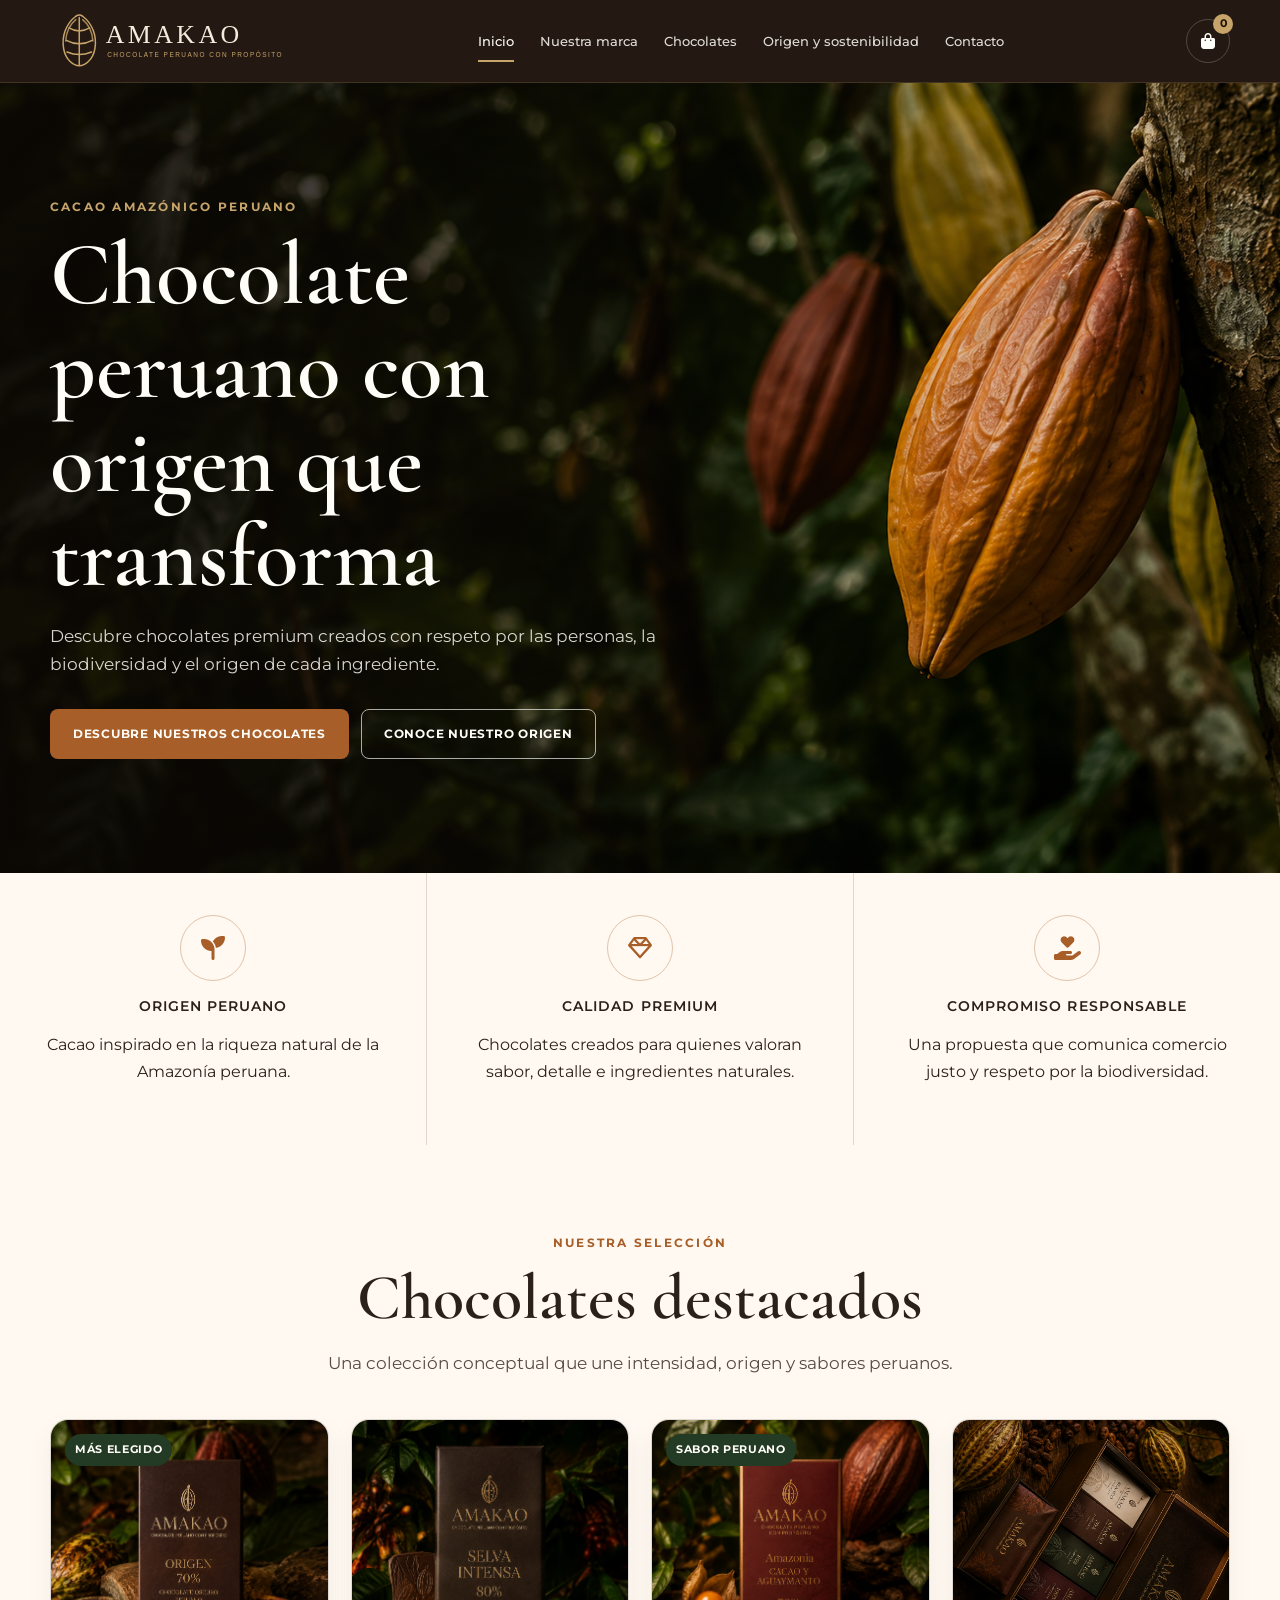
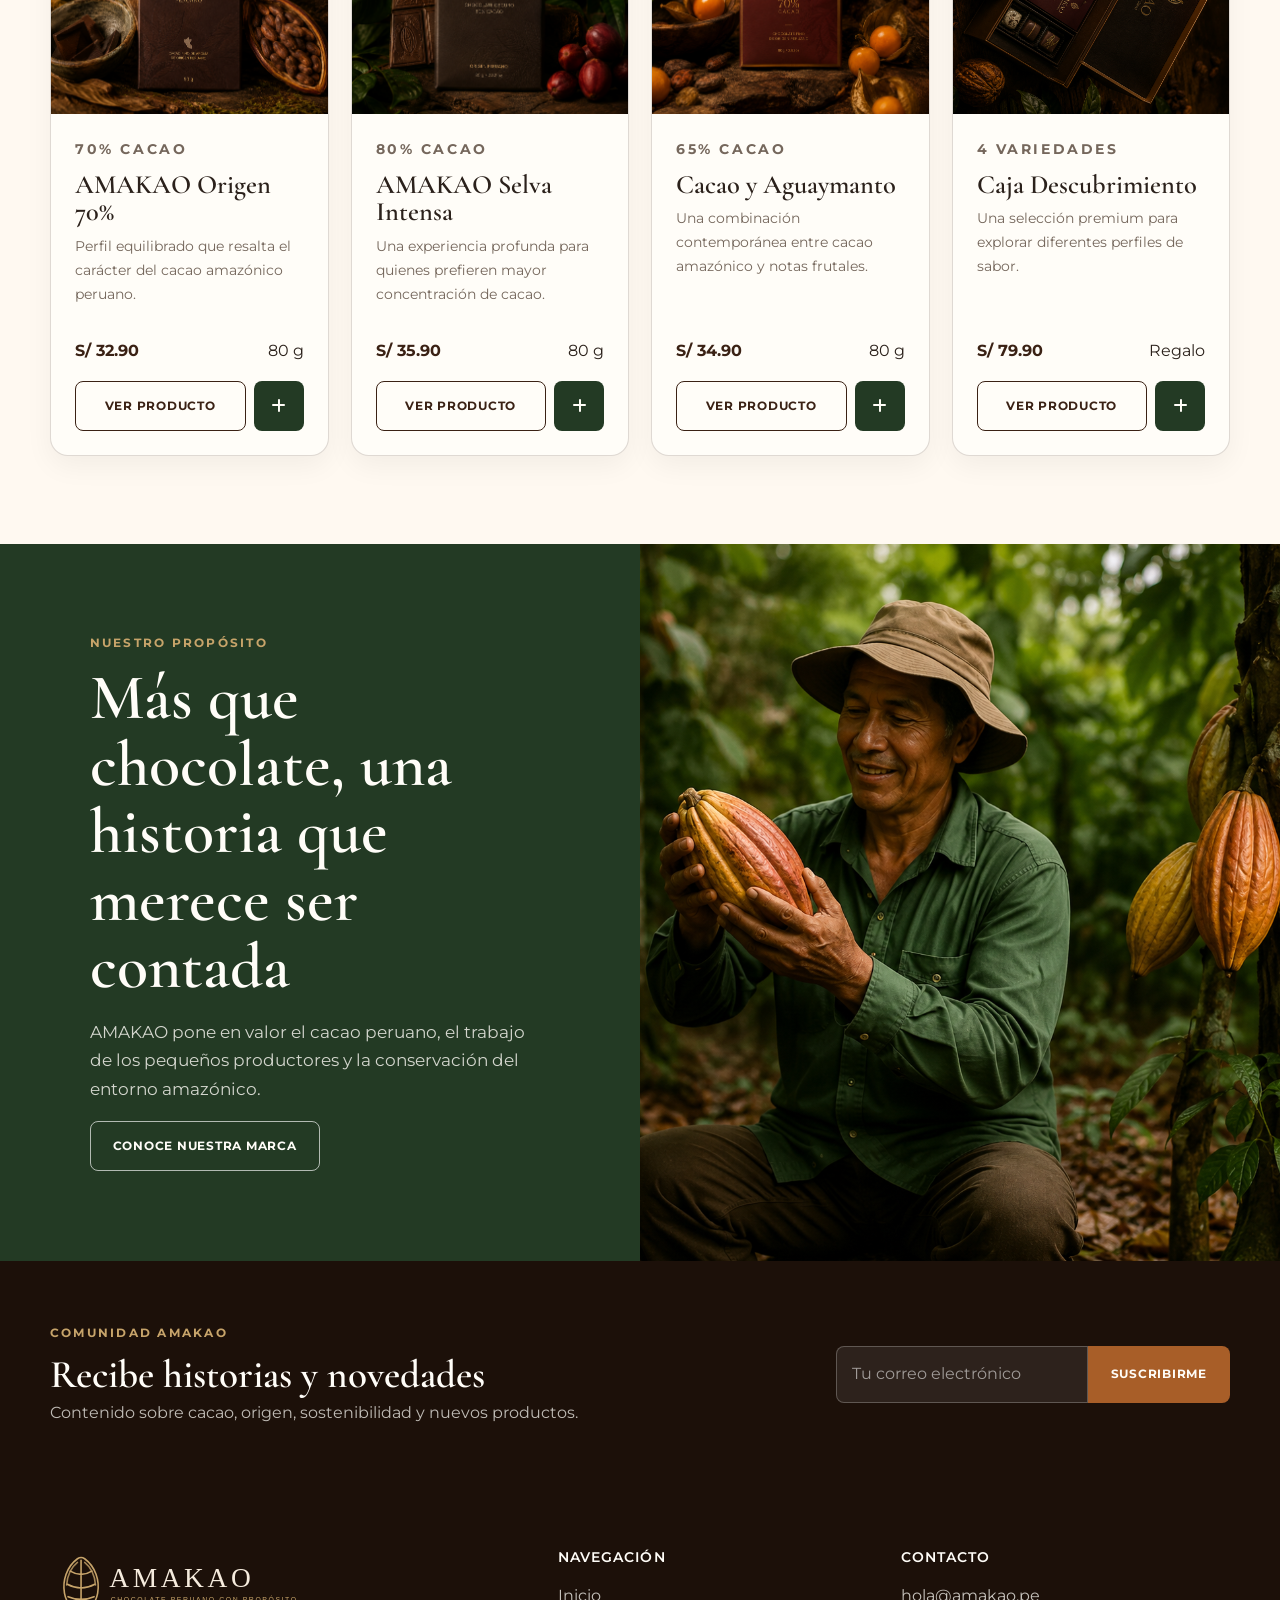
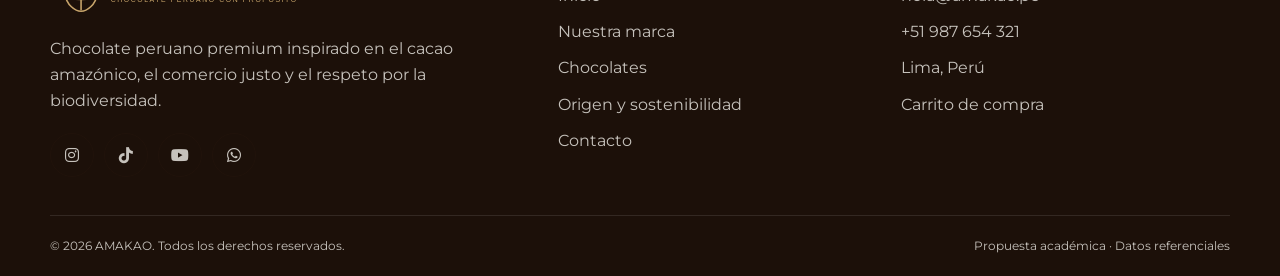
==== index.html @ 5d22a6dc "Se agrega el proyecto" ====
<!doctype html>
<html lang="es">
<head>
  <meta charset="utf-8">
  <meta name="viewport" content="width=device-width, initial-scale=1">
  <title>AMAKAO | Chocolate peruano premium</title>
  <meta name="description" content="AMAKAO, chocolates premium inspirados en cacao amazónico peruano, sostenibilidad y comercio justo.">
  <link rel="icon" href="assets/favicon.svg" type="image/svg+xml">
  <link rel="stylesheet" href="https://cdnjs.cloudflare.com/ajax/libs/font-awesome/6.7.2/css/all.min.css">
  <link rel="stylesheet" href="css/styles.css">
</head>
<body>
<header class="site-header">
  <div class="container header-inner">
    <a class="brand" href="index.html" aria-label="AMAKAO, ir al inicio"><img src="assets/logo.svg" alt="AMAKAO, chocolate peruano con propósito"></a>
    <nav class="desktop-nav" aria-label="Navegación principal"><a href="index.html" class="active">Inicio</a><a href="nuestra-marca.html" class="">Nuestra marca</a><a href="chocolates.html" class="">Chocolates</a><a href="origen-sostenibilidad.html" class="">Origen y sostenibilidad</a><a href="contacto.html" class="">Contacto</a></nav>
    <div class="header-actions">
      <a class="icon-button cart-link" href="carrito.html" aria-label="Ver carrito"><i class="fa-solid fa-bag-shopping"></i><span class="cart-count">0</span></a>
      <button class="icon-button menu-toggle" type="button" aria-label="Abrir menú" aria-expanded="false"><i class="fa-solid fa-bars"></i></button>
    </div>
  </div>
</header>
<div class="mobile-panel"><nav aria-label="Navegación móvil"><a href="index.html">Inicio</a><a href="nuestra-marca.html">Nuestra marca</a><a href="chocolates.html">Chocolates</a><a href="origen-sostenibilidad.html">Origen y sostenibilidad</a><a href="contacto.html">Contacto</a><a href="carrito.html">Carrito de compra</a></nav></div>
<main>
<section class="hero"><div class="container"><div class="hero-content"><p class="eyebrow" style="color:#c7a46a">Cacao amazónico peruano</p><h1>Chocolate peruano con origen que transforma</h1><p class="lead">Descubre chocolates premium creados con respeto por las personas, la biodiversidad y el origen de cada ingrediente.</p><div class="button-row"><a class="btn btn-primary" href="chocolates.html">Descubre nuestros chocolates</a><a class="btn btn-outline-light" href="origen-sostenibilidad.html">Conoce nuestro origen</a></div></div></div></section>
<section class="features-grid"><article class="feature"><div class="feature-icon"><i class="fa-solid fa-seedling"></i></div><h3>Origen peruano</h3><p>Cacao inspirado en la riqueza natural de la Amazonía peruana.</p></article><article class="feature"><div class="feature-icon"><i class="fa-regular fa-gem"></i></div><h3>Calidad premium</h3><p>Chocolates creados para quienes valoran sabor, detalle e ingredientes naturales.</p></article><article class="feature"><div class="feature-icon"><i class="fa-solid fa-hand-holding-heart"></i></div><h3>Compromiso responsable</h3><p>Una propuesta que comunica comercio justo y respeto por la biodiversidad.</p></article></section>
<section class="section"><div class="container"><div class="text-center max-copy center"><p class="eyebrow">Nuestra selección</p><h2>Chocolates destacados</h2><p class="lead">Una colección conceptual que une intensidad, origen y sabores peruanos.</p></div><div class="product-grid" style="margin-top:42px">
<article class="product-card" data-category="oscuro" data-name="amakao origen 70">
  <a class="product-card-media" href="producto.html?id=origen70"><span class="product-badge">Más elegido</span><img src="image/image11.png" alt="Chocolate AMAKAO Origen 70%"></a>
  <div class="product-card-body"><p class="eyebrow">70% cacao</p><h3><a href="producto.html?id=origen70">AMAKAO Origen 70%</a></h3><p>Perfil equilibrado que resalta el carácter del cacao amazónico peruano.</p><div class="product-meta"><span class="price">S/ 32.90</span><span>80 g</span></div><div class="card-actions"><a class="btn btn-outline-dark" href="producto.html?id=origen70">Ver producto</a><button class="quick-add" data-add-to-cart="origen70" aria-label="Agregar Origen 70%"><i class="fa-solid fa-plus"></i></button></div></div>
</article>
<article class="product-card" data-category="intenso" data-name="amakao selva intensa 80">
  <a class="product-card-media" href="producto.html?id=selva80"><img src="image/image12.png" alt="Chocolate AMAKAO Selva Intensa 80%"></a>
  <div class="product-card-body"><p class="eyebrow">80% cacao</p><h3><a href="producto.html?id=selva80">AMAKAO Selva Intensa</a></h3><p>Una experiencia profunda para quienes prefieren mayor concentración de cacao.</p><div class="product-meta"><span class="price">S/ 35.90</span><span>80 g</span></div><div class="card-actions"><a class="btn btn-outline-dark" href="producto.html?id=selva80">Ver producto</a><button class="quick-add" data-add-to-cart="selva80" aria-label="Agregar Selva Intensa"><i class="fa-solid fa-plus"></i></button></div></div>
</article>
<article class="product-card" data-category="frutal" data-name="amakao cacao y aguaymanto">
  <a class="product-card-media" href="producto.html?id=aguaymanto"><span class="product-badge">Sabor peruano</span><img src="image/image13.png" alt="Chocolate AMAKAO Cacao y Aguaymanto"></a>
  <div class="product-card-body"><p class="eyebrow">65% cacao</p><h3><a href="producto.html?id=aguaymanto">Cacao y Aguaymanto</a></h3><p>Una combinación contemporánea entre cacao amazónico y notas frutales.</p><div class="product-meta"><span class="price">S/ 34.90</span><span>80 g</span></div><div class="card-actions"><a class="btn btn-outline-dark" href="producto.html?id=aguaymanto">Ver producto</a><button class="quick-add" data-add-to-cart="aguaymanto" aria-label="Agregar Cacao y Aguaymanto"><i class="fa-solid fa-plus"></i></button></div></div>
</article>
<article class="product-card" data-category="regalo" data-name="caja descubrimiento amakao">
  <a class="product-card-media" href="producto.html?id=descubrimiento"><img src="image/image14.png" alt="Caja Descubrimiento AMAKAO"></a>
  <div class="product-card-body"><p class="eyebrow">4 variedades</p><h3><a href="producto.html?id=descubrimiento">Caja Descubrimiento</a></h3><p>Una selección premium para explorar diferentes perfiles de sabor.</p><div class="product-meta"><span class="price">S/ 79.90</span><span>Regalo</span></div><div class="card-actions"><a class="btn btn-outline-dark" href="producto.html?id=descubrimiento">Ver producto</a><button class="quick-add" data-add-to-cart="descubrimiento" aria-label="Agregar Caja Descubrimiento"><i class="fa-solid fa-plus"></i></button></div></div>
</article></div></div></section>
<section class="split section-forest"><div class="split-content"><p class="eyebrow" style="color:#c7a46a">Nuestro propósito</p><h2>Más que chocolate, una historia que merece ser contada</h2><p class="lead">AMAKAO pone en valor el cacao peruano, el trabajo de los pequeños productores y la conservación del entorno amazónico.</p><div><a class="btn btn-outline-light" href="nuestra-marca.html">Conoce nuestra marca</a></div></div><div class="split-image story-image" role="img" aria-label="Productor de cacao peruano"></div></section>
<section class="section-sm section-dark">
  <div class="container newsletter">
    <div><p class="eyebrow" style="color:#c7a46a">Comunidad AMAKAO</p><h2 style="font-size:2.45rem;margin-bottom:5px">Recibe historias y novedades</h2><p style="margin:0;color:rgba(255,253,248,.72)">Contenido sobre cacao, origen, sostenibilidad y nuevos productos.</p></div>
    <form class="newsletter-form" data-demo-form><input type="email" required placeholder="Tu correo electrónico" aria-label="Correo electrónico"><button class="btn btn-primary" type="submit">Suscribirme</button></form>
  </div>
</section></main>
<footer class="site-footer">
  <div class="container footer-main">
    <div><img class="footer-logo" src="assets/logo.svg" alt="AMAKAO"><p>Chocolate peruano premium inspirado en el cacao amazónico, el comercio justo y el respeto por la biodiversidad.</p><div class="social-row"><a href="#" aria-label="Instagram"><i class="fa-brands fa-instagram"></i></a><a href="#" aria-label="TikTok"><i class="fa-brands fa-tiktok"></i></a><a href="#" aria-label="YouTube"><i class="fa-brands fa-youtube"></i></a><a href="#" aria-label="WhatsApp"><i class="fa-brands fa-whatsapp"></i></a></div></div>
    <div><h3 class="footer-title">Navegación</h3><div class="footer-links"><a href="index.html">Inicio</a><a href="nuestra-marca.html">Nuestra marca</a><a href="chocolates.html">Chocolates</a><a href="origen-sostenibilidad.html">Origen y sostenibilidad</a><a href="contacto.html">Contacto</a></div></div>
    <div><h3 class="footer-title">Contacto</h3><div class="footer-links"><span>hola@amakao.pe</span><span>+51 987 654 321</span><span>Lima, Perú</span><a href="carrito.html">Carrito de compra</a></div></div>
  </div>
  <div class="container footer-bottom"><span>© 2026 AMAKAO. Todos los derechos reservados.</span><span>Propuesta académica · Datos referenciales</span></div>
</footer>
<script src="js/main.js"></script>
</body>
</html>
---- css/styles.css ----
@import url('https://fonts.googleapis.com/css2?family=Cormorant+Garamond:wght@500;600;700&family=Montserrat:wght@400;500;600;700&display=swap');

:root {
  --chocolate-950: #1c1009;
  --chocolate-900: #2a170d;
  --chocolate-800: #3a2114;
  --copper: #a85e28;
  --copper-dark: #81451c;
  --gold: #c7a46a;
  --forest: #233a24;
  --forest-soft: #365337;
  --cream: #f5ebdd;
  --ivory: #fff9f1;
  --white: #fffdf8;
  --ink: #2b211b;
  --muted: #75675c;
  --line: rgba(58, 33, 20, 0.16);
  --shadow: 0 18px 50px rgba(28, 16, 9, 0.12);
  --radius-sm: 10px;
  --radius: 18px;
  --radius-lg: 28px;
  --container: 1180px;
}

* { box-sizing: border-box; }
html { scroll-behavior: smooth; }
body {
  margin: 0;
  color: var(--ink);
  background: var(--ivory);
  font-family: 'Montserrat', Arial, sans-serif;
  line-height: 1.65;
  -webkit-font-smoothing: antialiased;
}
body.menu-open { overflow: hidden; }
img { display: block; width: 100%; }
a { color: inherit; text-decoration: none; }
button, input, select, textarea { font: inherit; }
button { cursor: pointer; }
.container { width: min(calc(100% - 40px), var(--container)); margin-inline: auto; }
.section { padding: 88px 0; }
.section-sm { padding: 62px 0; }
.section-dark { color: var(--white); background: var(--chocolate-950); }
.section-forest { color: var(--white); background: var(--forest); }
.section-cream { background: var(--cream); }
.eyebrow {
  margin: 0 0 10px;
  color: var(--copper);
  font-size: .78rem;
  font-weight: 700;
  letter-spacing: .18em;
  text-transform: uppercase;
}
.section-title,
h1, h2, h3, h4 {
  margin: 0 0 18px;
  font-family: 'Cormorant Garamond', Georgia, serif;
  font-weight: 600;
  line-height: 1.05;
}
h1 { font-size: clamp(3.2rem, 7vw, 5.6rem); }
h2, .section-title { font-size: clamp(2.5rem, 5vw, 4rem); }
h3 { font-size: clamp(1.7rem, 3vw, 2.25rem); }
h4 { font-size: 1.45rem; }
p { margin: 0 0 18px; }
.lead { font-size: 1.08rem; color: #574b43; }
.section-dark .lead, .section-forest .lead { color: rgba(255,253,248,.8); }
.text-center { text-align: center; }
.max-copy { max-width: 720px; }
.max-copy.center { margin-inline: auto; }

/* Header */
.site-header {
  position: sticky;
  top: 0;
  z-index: 1000;
  background: rgba(28, 16, 9, .96);
  border-bottom: 1px solid rgba(199, 164, 106, .18);
  backdrop-filter: blur(12px);
}
.header-inner {
  min-height: 82px;
  display: flex;
  align-items: center;
  justify-content: space-between;
  gap: 24px;
}
.brand { display: inline-flex; align-items: center; flex-shrink: 0; }
.brand img { width: 245px; max-width: 48vw; height: auto; }
.desktop-nav { display: flex; align-items: center; gap: 26px; }
.desktop-nav a {
  position: relative;
  color: rgba(255,253,248,.86);
  font-size: .84rem;
  font-weight: 500;
  white-space: nowrap;
}
.desktop-nav a::after {
  content: '';
  position: absolute;
  left: 0;
  right: 100%;
  bottom: -10px;
  height: 2px;
  background: var(--gold);
  transition: right .25s ease;
}
.desktop-nav a:hover::after,
.desktop-nav a.active::after { right: 0; }
.desktop-nav a:hover,
.desktop-nav a.active { color: var(--white); }
.header-actions { display: flex; align-items: center; gap: 12px; }
.icon-button {
  width: 44px;
  height: 44px;
  display: inline-grid;
  place-items: center;
  color: var(--white);
  border: 1px solid rgba(255,255,255,.2);
  border-radius: 50%;
  background: transparent;
  transition: .2s ease;
}
.icon-button:hover { color: var(--gold); border-color: var(--gold); transform: translateY(-2px); }
.cart-link { position: relative; }
.cart-count {
  position: absolute;
  top: -6px;
  right: -4px;
  min-width: 20px;
  height: 20px;
  padding: 0 5px;
  display: grid;
  place-items: center;
  color: var(--chocolate-950);
  background: var(--gold);
  border-radius: 999px;
  font-size: .68rem;
  font-weight: 700;
}
.menu-toggle { display: none; }
.mobile-panel {
  position: fixed;
  inset: 82px 0 0;
  z-index: 999;
  display: none;
  background: rgba(28,16,9,.99);
  padding: 36px 20px;
}
.mobile-panel.open { display: block; }
.mobile-panel nav { display: grid; gap: 8px; }
.mobile-panel a {
  padding: 15px 4px;
  color: var(--white);
  border-bottom: 1px solid rgba(255,255,255,.1);
  font-family: 'Cormorant Garamond', Georgia, serif;
  font-size: 1.65rem;
}

/* Buttons */
.btn {
  display: inline-flex;
  align-items: center;
  justify-content: center;
  gap: 10px;
  min-height: 50px;
  padding: 13px 22px;
  border: 1px solid transparent;
  border-radius: 8px;
  font-size: .78rem;
  font-weight: 700;
  letter-spacing: .06em;
  text-transform: uppercase;
  transition: transform .2s ease, background .2s ease, border-color .2s ease, color .2s ease;
}
.btn:hover { transform: translateY(-2px); }
.btn-primary { color: var(--white); background: var(--copper); }
.btn-primary:hover { background: var(--copper-dark); }
.btn-outline-light { color: var(--white); border-color: rgba(255,255,255,.65); background: transparent; }
.btn-outline-light:hover { color: var(--chocolate-950); background: var(--white); border-color: var(--white); }
.btn-outline-dark { color: var(--chocolate-800); border-color: var(--chocolate-800); background: transparent; }
.btn-outline-dark:hover { color: var(--white); background: var(--chocolate-800); }
.btn-forest { color: var(--white); background: var(--forest); }
.btn-forest:hover { background: var(--forest-soft); }
.btn-block { width: 100%; }
.button-row { display: flex; flex-wrap: wrap; gap: 12px; }

/* Hero */
.hero {
  min-height: min(790px, calc(100vh - 82px));
  display: grid;
  align-items: center;
  color: var(--white);
  background:
    linear-gradient(90deg, rgba(11,7,4,.92) 0%, rgba(11,7,4,.68) 42%, rgba(11,7,4,.10) 74%),
    url('../image/image9.png') center/cover no-repeat;
}
.hero-content { max-width: 650px; padding: 90px 0; }
.hero h1 { max-width: 620px; }
.hero .lead { max-width: 610px; color: rgba(255,253,248,.84); }
.hero .button-row { margin-top: 30px; }

/* Inner hero */
.page-hero {
  min-height: 360px;
  display: grid;
  align-items: center;
  color: var(--white);
  background-position: center;
  background-size: cover;
  position: relative;
  overflow: hidden;
}
.page-hero::before {
  content: '';
  position: absolute;
  inset: 0;
  background: linear-gradient(90deg, rgba(20,11,7,.88), rgba(20,11,7,.38));
}
.page-hero .container { position: relative; z-index: 1; }
.page-hero h1 { font-size: clamp(3rem, 6vw, 5rem); margin-bottom: 12px; }
.breadcrumb { color: rgba(255,255,255,.76); font-size: .86rem; }

/* Cards and grids */
.features-grid { display: grid; grid-template-columns: repeat(3, 1fr); gap: 1px; background: var(--line); }
.feature {
  min-height: 235px;
  padding: 42px 34px;
  text-align: center;
  background: var(--ivory);
}
.feature-icon,
.value-icon,
.info-icon {
  width: 66px;
  height: 66px;
  margin: 0 auto 18px;
  display: grid;
  place-items: center;
  color: var(--copper);
  border: 1px solid rgba(168,94,40,.35);
  border-radius: 50%;
  font-size: 1.5rem;
}
.feature h3 { font-family: 'Montserrat', Arial, sans-serif; font-size: .9rem; letter-spacing: .07em; text-transform: uppercase; }
.product-grid { display: grid; grid-template-columns: repeat(4, 1fr); gap: 22px; }
.product-card {
  display: flex;
  flex-direction: column;
  overflow: hidden;
  background: var(--white);
  border: 1px solid var(--line);
  border-radius: var(--radius);
  box-shadow: 0 10px 28px rgba(28,16,9,.05);
  transition: transform .25s ease, box-shadow .25s ease;
}
.product-card:hover { transform: translateY(-7px); box-shadow: var(--shadow); }
.product-card-media { position: relative; aspect-ratio: 4/4.25; overflow: hidden; background: var(--cream); }
.product-card-media img { height: 100%; object-fit: cover; transition: transform .4s ease; }
.product-card:hover .product-card-media img { transform: scale(1.035); }
.product-badge {
  position: absolute;
  top: 14px;
  left: 14px;
  padding: 7px 10px;
  color: var(--white);
  background: var(--forest);
  border-radius: 999px;
  font-size: .68rem;
  font-weight: 700;
  letter-spacing: .06em;
  text-transform: uppercase;
}
.product-card-body { padding: 24px; display: flex; flex: 1; flex-direction: column; }
.product-card h3 { margin-bottom: 8px; font-size: 1.65rem; }
.product-card p { color: var(--muted); font-size: .9rem; }
.product-meta { display: flex; justify-content: space-between; gap: 12px; margin-top: auto; padding-top: 14px; align-items: center; }
.price { color: var(--chocolate-800); font-weight: 700; }
.card-actions { display: grid; grid-template-columns: 1fr auto; gap: 8px; margin-top: 16px; }
.card-actions .btn { padding-inline: 14px; }
.quick-add {
  width: 50px;
  min-height: 50px;
  display: grid;
  place-items: center;
  color: var(--white);
  background: var(--forest);
  border: 0;
  border-radius: 8px;
  transition: .2s ease;
}
.quick-add:hover { background: var(--forest-soft); transform: translateY(-2px); }

/* Split sections */
.split { display: grid; grid-template-columns: 1fr 1fr; min-height: 540px; }
.split-content { padding: clamp(44px, 7vw, 90px); display: flex; flex-direction: column; justify-content: center; }
.split-image { min-height: 420px; background-position: center; background-size: cover; }
.story-image { background-image: url('../image/image10.png'); }
.brand-image { background: url('../image/image7.png') center/cover no-repeat; border-radius: var(--radius-lg); min-height: 540px; }
.amazon-image { background: url('../image/image7.png') center/cover no-repeat; }
.contact-hero { background-image: url('../image/image9.png'); }
.brand-hero { background-image: url('../image/image7.png'); }
.products-hero { background-image: linear-gradient(rgba(20,11,7,.25),rgba(20,11,7,.25)), url('../image/image3.png'); background-position: center 42%; }
.origin-hero { background-image: url('../image/image6.png'); }

/* Values */
.values-grid { display: grid; grid-template-columns: repeat(6, 1fr); gap: 18px; margin-top: 38px; }
.value-item { padding: 24px 12px; text-align: center; }
.value-item .value-icon { width: 56px; height: 56px; font-size: 1.2rem; }
.value-item strong { display: block; font-size: .82rem; }

/* Editorial blocks */
.two-column { display: grid; grid-template-columns: 1fr 1fr; gap: clamp(35px, 7vw, 90px); align-items: center; }
.content-card { padding: 32px; background: var(--white); border: 1px solid var(--line); border-radius: var(--radius); box-shadow: var(--shadow); }
.timeline { display: grid; gap: 18px; margin-top: 30px; }
.timeline-item { display: grid; grid-template-columns: 46px 1fr; gap: 16px; align-items: start; }
.timeline-number { width: 46px; height: 46px; display: grid; place-items: center; color: var(--white); background: var(--copper); border-radius: 50%; font-weight: 700; }

/* Sustainability */
.sustain-grid { display: grid; grid-template-columns: repeat(5, 1fr); gap: 18px; margin-top: 36px; }
.sustain-card {
  overflow: hidden;
  display: flex;
  flex-direction: column;
  background: var(--white);
  border-radius: var(--radius);
  border: 1px solid var(--line);
  transition: transform .25s ease, box-shadow .25s ease;
}
.sustain-card:hover {
  transform: translateY(-6px);
  box-shadow: var(--shadow);
}
.sustain-media {
  height: 190px;
  position: relative;
  overflow: hidden;
  background: var(--forest);
}
.sustain-media img {
  width: 100%;
  height: 100%;
  object-fit: cover;
  transition: transform .45s ease;
}
.sustain-media::after {
  content: '';
  position: absolute;
  inset: 0;
  pointer-events: none;
  background: linear-gradient(to bottom, rgba(28,16,9,.02), rgba(28,16,9,.16));
}
.sustain-card:hover .sustain-media img { transform: scale(1.055); }

/* Ajusta el enfoque de la misma fotografía en cada tarjeta */
.sustain-card:nth-child(1) .sustain-media img { object-position: 52% 38%; }
.sustain-card:nth-child(2) .sustain-media img { object-position: 30% 18%; }
.sustain-card:nth-child(3) .sustain-media img { object-position: 46% 55%; }
.sustain-card:nth-child(4) .sustain-media img { object-position: 88% 42%; }
.sustain-card:nth-child(5) .sustain-media img { object-position: 88% 88%; }

.sustain-body { padding: 22px; }
.sustain-body h3 { font-size: 1.45rem; }
.sustain-body p { color: var(--muted); font-size: .88rem; }
.quote-banner {
  min-height: 310px;
  display: grid;
  place-items: center;
  padding: 40px;
  text-align: center;
  color: var(--white);
  background: linear-gradient(rgba(28,16,9,.68),rgba(28,16,9,.68)), url('../image/image6.png') center/cover no-repeat;
}
.quote-banner blockquote { max-width: 850px; margin: 0; font-family: 'Cormorant Garamond', Georgia, serif; font-size: clamp(2rem, 4vw, 3.5rem); line-height: 1.15; }

/* Forms */
.contact-grid { display: grid; grid-template-columns: 1.2fr .8fr; gap: 58px; align-items: start; }
.form-grid { display: grid; grid-template-columns: 1fr 1fr; gap: 16px; }
.form-group { display: grid; gap: 8px; }
.form-group.full { grid-column: 1 / -1; }
label { font-size: .82rem; font-weight: 600; color: var(--chocolate-800); }
input, select, textarea {
  width: 100%;
  border: 1px solid rgba(58,33,20,.2);
  border-radius: 8px;
  background: var(--white);
  color: var(--ink);
  padding: 14px 15px;
  outline: none;
  transition: border .2s ease, box-shadow .2s ease;
}
input:focus, select:focus, textarea:focus { border-color: var(--copper); box-shadow: 0 0 0 4px rgba(168,94,40,.11); }
textarea { min-height: 150px; resize: vertical; }
.contact-info { display: grid; gap: 20px; }
.contact-item { display: grid; grid-template-columns: 48px 1fr; gap: 14px; align-items: center; }
.contact-item .info-icon { width: 48px; height: 48px; margin: 0; font-size: 1rem; }
.social-row { display: flex; flex-wrap: wrap; gap: 10px; margin-top: 16px; }
.social-row a { width: 44px; height: 44px; display: grid; place-items: center; border: 1px solid var(--line); border-radius: 50%; transition: .2s ease; }
.social-row a:hover { color: var(--white); background: var(--copper); border-color: var(--copper); transform: translateY(-2px); }
.form-message { margin-top: 14px; padding: 12px 14px; border-radius: 8px; display: none; }
.form-message.success { display: block; color: #204f2d; background: #e5f4e8; }

/* Catalog filters */
.catalog-toolbar { display: flex; justify-content: space-between; gap: 20px; align-items: center; margin-bottom: 34px; }
.filter-group { display: flex; flex-wrap: wrap; gap: 8px; }
.filter-button { padding: 10px 16px; border: 1px solid var(--line); background: var(--white); border-radius: 999px; font-size: .8rem; font-weight: 600; }
.filter-button.active, .filter-button:hover { color: var(--white); background: var(--forest); border-color: var(--forest); }
.catalog-search { max-width: 320px; }

/* Product detail */
.product-detail { display: grid; grid-template-columns: minmax(0, 1fr) minmax(360px, .9fr); gap: clamp(40px, 7vw, 90px); align-items: start; }
.product-gallery { position: sticky; top: 110px; }
.product-main-image { overflow: hidden; border-radius: var(--radius-lg); background: var(--cream); border: 1px solid var(--line); }
.product-main-image img { aspect-ratio: 1 / 1.05; object-fit: cover; }
.product-detail-copy .product-kicker { color: var(--copper); font-size: .78rem; font-weight: 700; letter-spacing: .14em; text-transform: uppercase; }
.product-detail-copy h1 { color: var(--chocolate-800); font-size: clamp(3rem, 5vw, 4.8rem); }
.product-detail-price { margin: 18px 0; color: var(--chocolate-800); font-size: 1.5rem; font-weight: 700; }
.product-bullets { display: grid; gap: 12px; padding: 0; margin: 28px 0; list-style: none; }
.product-bullets li { display: flex; gap: 12px; align-items: flex-start; }
.product-bullets i { color: var(--copper); margin-top: 6px; }
.quantity-row { display: flex; gap: 12px; align-items: center; margin: 24px 0; }
.quantity-control { display: inline-flex; align-items: center; border: 1px solid var(--line); border-radius: 8px; overflow: hidden; }
.quantity-control button { width: 44px; height: 48px; border: 0; background: var(--cream); color: var(--chocolate-800); }
.quantity-control input { width: 54px; height: 48px; border: 0; border-radius: 0; text-align: center; padding: 0; }
.detail-panels { display: grid; gap: 12px; margin-top: 34px; }
.detail-panel { padding: 18px 20px; border: 1px solid var(--line); border-radius: 10px; background: var(--white); }
.detail-panel summary { cursor: pointer; font-weight: 700; color: var(--chocolate-800); }
.detail-panel p { margin: 12px 0 0; color: var(--muted); }

/* Cart */
.cart-layout { display: grid; grid-template-columns: minmax(0, 1.35fr) minmax(320px, .65fr); gap: 38px; align-items: start; }
.cart-items { display: grid; gap: 18px; }
.cart-item { display: grid; grid-template-columns: 140px 1fr auto; gap: 22px; align-items: center; padding: 18px; background: var(--white); border: 1px solid var(--line); border-radius: var(--radius); }
.cart-item img { width: 140px; aspect-ratio: 1; object-fit: cover; border-radius: 12px; background: var(--cream); }
.cart-item h3 { margin-bottom: 6px; font-size: 1.55rem; }
.cart-item p { margin-bottom: 8px; color: var(--muted); font-size: .86rem; }
.cart-item-actions { display: flex; align-items: center; gap: 12px; flex-wrap: wrap; }
.remove-button { color: #8b2e24; background: transparent; border: 0; font-size: .8rem; font-weight: 700; }
.cart-line-price { text-align: right; font-weight: 700; color: var(--chocolate-800); }
.cart-summary { position: sticky; top: 112px; padding: 28px; background: var(--cream); border: 1px solid var(--line); border-radius: var(--radius); }
.summary-row { display: flex; justify-content: space-between; gap: 18px; padding: 12px 0; border-bottom: 1px solid var(--line); }
.summary-row.total { padding-top: 20px; border: 0; font-size: 1.12rem; font-weight: 700; }
.empty-cart { padding: 70px 30px; text-align: center; background: var(--white); border: 1px dashed rgba(58,33,20,.25); border-radius: var(--radius); }
.empty-cart i { font-size: 2.5rem; color: var(--copper); margin-bottom: 18px; }

/* Newsletter */
.newsletter { display: grid; grid-template-columns: 1fr auto; gap: 24px; align-items: center; }
.newsletter-form { display: flex; min-width: min(100%, 430px); }
.newsletter-form input { border-radius: 8px 0 0 8px; border-color: rgba(255,255,255,.24); background: rgba(255,255,255,.08); color: var(--white); }
.newsletter-form input::placeholder { color: rgba(255,255,255,.55); }
.newsletter-form .btn { border-radius: 0 8px 8px 0; }

/* Footer */
.site-footer { color: rgba(255,253,248,.75); background: var(--chocolate-950); }
.footer-main { padding: 62px 0 38px; display: grid; grid-template-columns: 1.25fr .8fr .9fr; gap: 50px; }
.footer-logo { width: 260px; max-width: 100%; margin-bottom: 16px; }
.footer-title { color: var(--white); font-family: 'Montserrat', Arial, sans-serif; font-size: .86rem; letter-spacing: .08em; text-transform: uppercase; }
.footer-links { display: grid; gap: 10px; }
.footer-links a:hover { color: var(--gold); }
.footer-bottom { padding: 20px 0; border-top: 1px solid rgba(255,255,255,.1); display: flex; justify-content: space-between; gap: 20px; font-size: .78rem; }

/* Utility */
.notice { padding: 16px 18px; color: #5c471e; background: #fff1ca; border: 1px solid #ead18c; border-radius: 10px; }
.hidden { display: none !important; }
.fade-in { animation: fadeIn .45s ease both; }
@keyframes fadeIn { from { opacity: 0; transform: translateY(12px); } to { opacity: 1; transform: none; } }

/* Responsive */
@media (max-width: 1080px) {
  .desktop-nav { display: none; }
  .menu-toggle { display: inline-grid; }
  .features-grid { grid-template-columns: repeat(3, 1fr); }
  .product-grid { grid-template-columns: repeat(2, 1fr); }
  .values-grid { grid-template-columns: repeat(3, 1fr); }
  .sustain-grid { grid-template-columns: repeat(3, 1fr); }
  .cart-layout { grid-template-columns: 1fr; }
  .cart-summary { position: static; }
}

@media (max-width: 820px) {
  .section { padding: 68px 0; }
  .header-inner { min-height: 72px; }
  .mobile-panel { inset: 72px 0 0; }
  .brand img { width: 205px; }
  .hero { min-height: 700px; background-position: 62% center; }
  .hero { background-image: linear-gradient(90deg, rgba(11,7,4,.91), rgba(11,7,4,.55)), url('../assets/hero-cacao.svg'); }
  .features-grid { grid-template-columns: 1fr; }
  .feature { min-height: auto; }
  .split, .two-column, .contact-grid, .product-detail { grid-template-columns: 1fr; }
  .split-image { min-height: 430px; }
  .split-content { order: 1; }
  .split-image { order: 2; }
  .brand-image { min-height: 430px; }
  .sustain-grid { grid-template-columns: repeat(2, 1fr); }
  .newsletter { grid-template-columns: 1fr; }
  .newsletter-form { min-width: 0; width: 100%; }
  .footer-main { grid-template-columns: 1fr 1fr; }
  .footer-main > :first-child { grid-column: 1 / -1; }
  .product-gallery { position: static; }
  .cart-item { grid-template-columns: 110px 1fr; }
  .cart-item img { width: 110px; }
  .cart-line-price { grid-column: 2; text-align: left; }
  .catalog-toolbar { align-items: stretch; flex-direction: column; }
  .catalog-search { max-width: none; }
}

@media (max-width: 580px) {
  .container { width: min(calc(100% - 28px), var(--container)); }
  .site-header .brand img { width: 170px; }
  .header-actions { gap: 6px; }
  .icon-button { width: 40px; height: 40px; }
  .hero { min-height: 680px; background-position: 68% center; }
  .hero-content { padding: 76px 0; }
  .hero h1 { font-size: clamp(3.1rem, 16vw, 4.6rem); }
  .button-row { display: grid; }
  .button-row .btn { width: 100%; }
  .page-hero { min-height: 300px; }
  .page-hero h1 { font-size: 3.2rem; }
  .product-grid { grid-template-columns: 1fr; }
  .values-grid { grid-template-columns: repeat(2, 1fr); }
  .sustain-grid { grid-template-columns: 1fr; }
  .form-grid { grid-template-columns: 1fr; }
  .form-group.full { grid-column: auto; }
  .card-actions { grid-template-columns: 1fr 50px; }
  .newsletter-form { display: grid; gap: 10px; }
  .newsletter-form input, .newsletter-form .btn { border-radius: 8px; }
  .footer-main { grid-template-columns: 1fr; }
  .footer-main > :first-child { grid-column: auto; }
  .footer-bottom { flex-direction: column; }
  .cart-item { grid-template-columns: 90px 1fr; gap: 14px; }
  .cart-item img { width: 90px; }
  .cart-item-actions { align-items: flex-start; flex-direction: column; }
  .quantity-row { align-items: stretch; flex-direction: column; }
  .quantity-row .btn { width: 100%; }
}
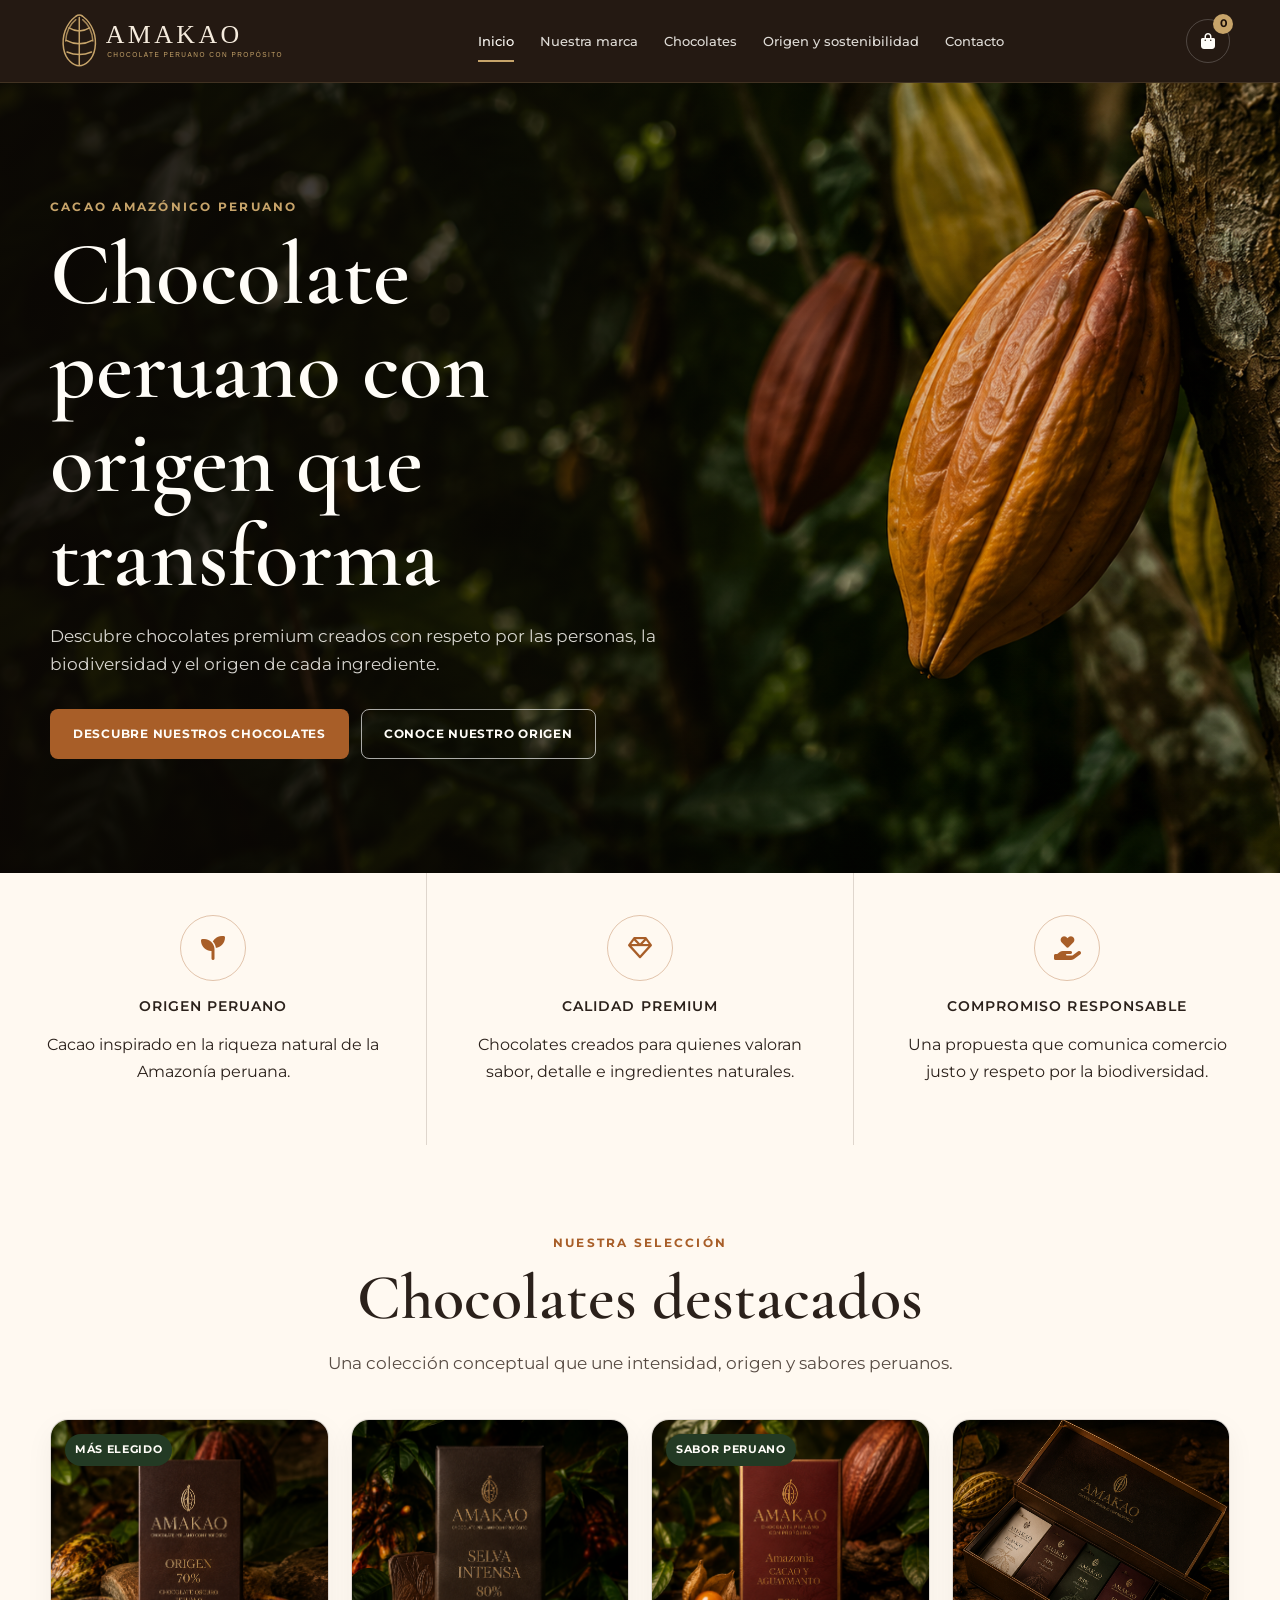
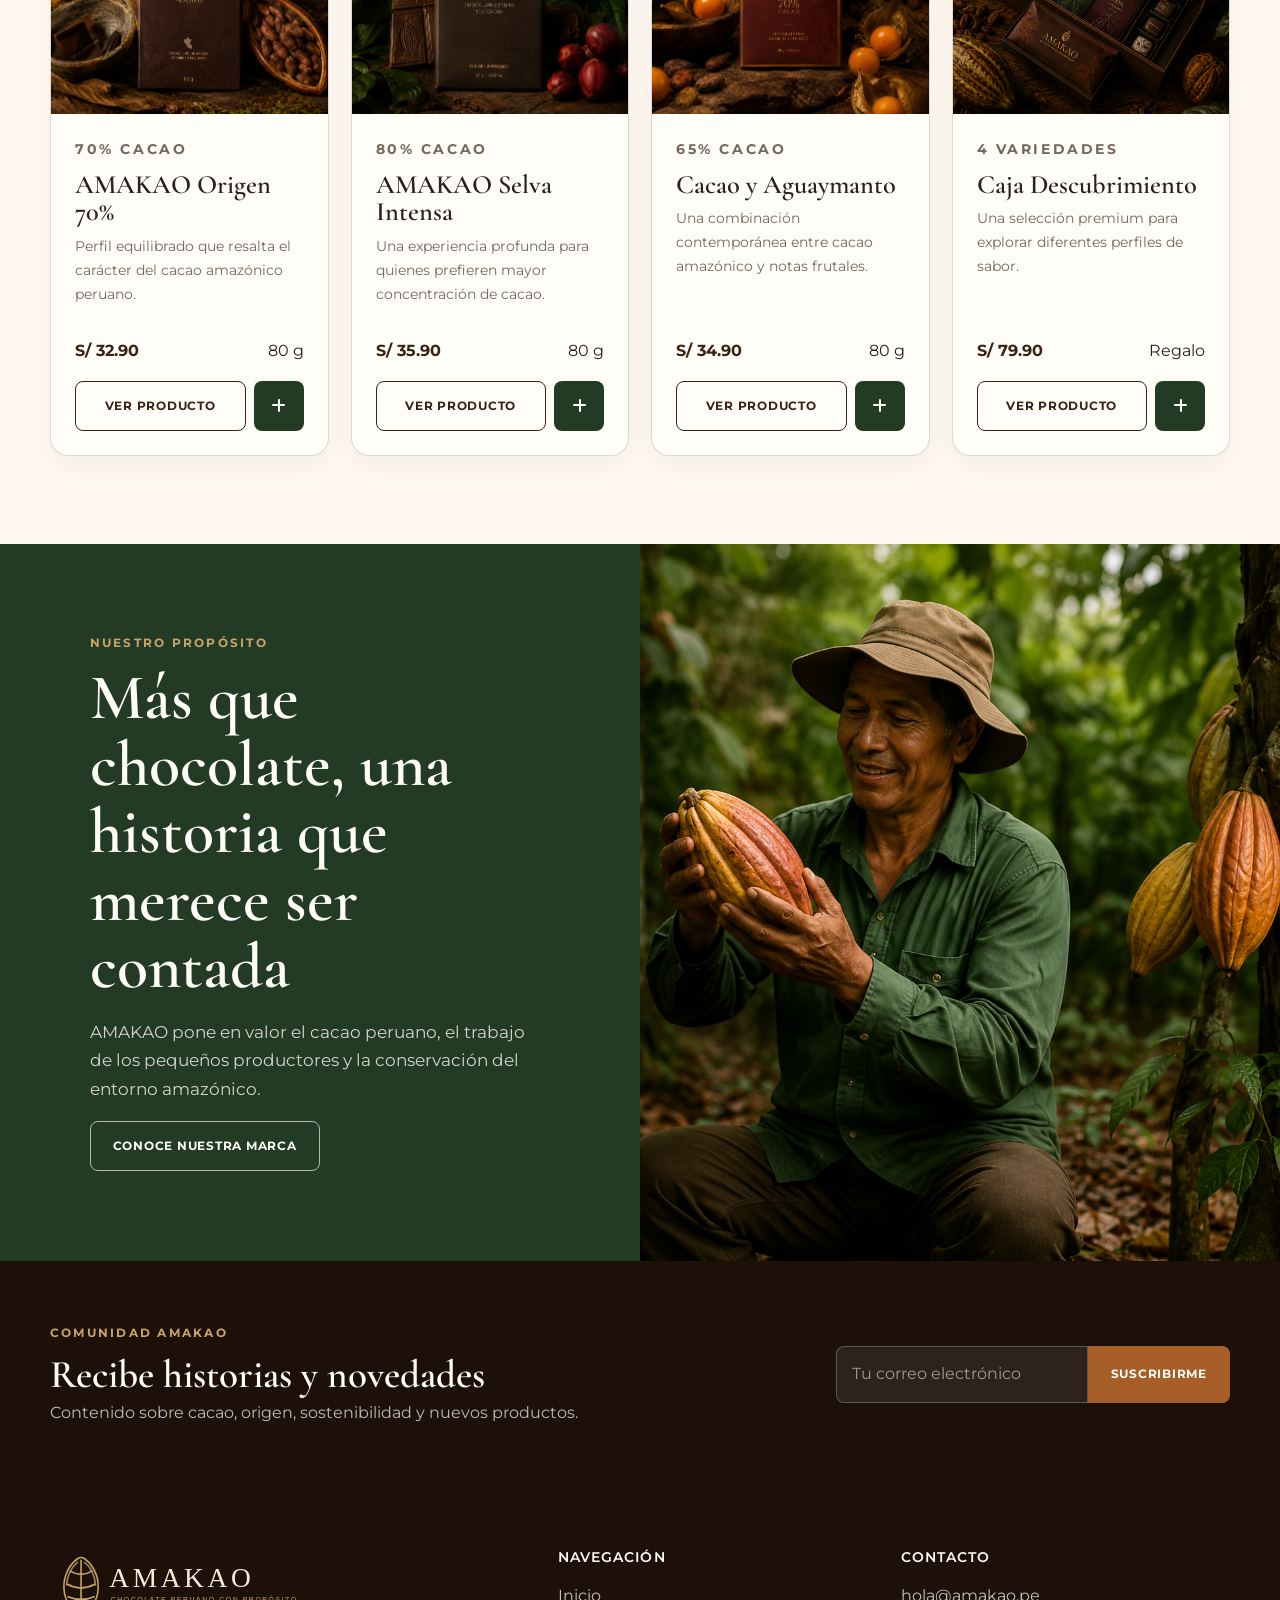
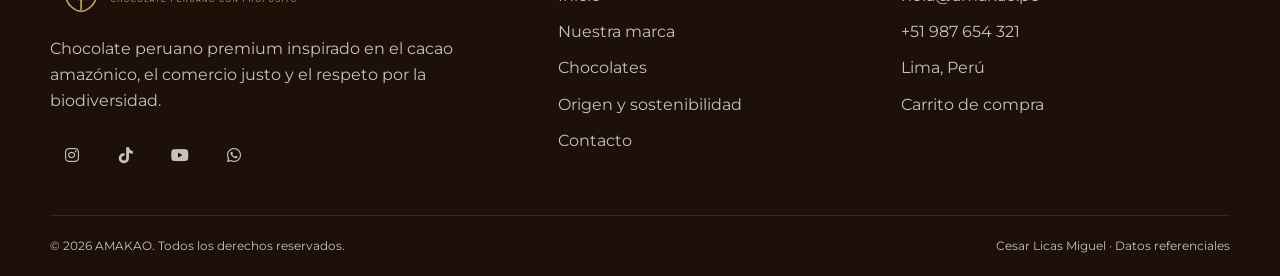
==== commit 97458f7b: "Update index.html" ====
--- a/index.html
+++ b/index.html
@@ -54,8 +54,8 @@
     <div><h3 class="footer-title">Navegación</h3><div class="footer-links"><a href="index.html">Inicio</a><a href="nuestra-marca.html">Nuestra marca</a><a href="chocolates.html">Chocolates</a><a href="origen-sostenibilidad.html">Origen y sostenibilidad</a><a href="contacto.html">Contacto</a></div></div>
     <div><h3 class="footer-title">Contacto</h3><div class="footer-links"><span>hola@amakao.pe</span><span>+51 987 654 321</span><span>Lima, Perú</span><a href="carrito.html">Carrito de compra</a></div></div>
   </div>
-  <div class="container footer-bottom"><span>© 2026 AMAKAO. Todos los derechos reservados.</span><span>Propuesta académica · Datos referenciales</span></div>
+  <div class="container footer-bottom"><span>© 2026 AMAKAO. Todos los derechos reservados.</span><span>Cesar Licas Miguel · Datos referenciales</span></div>
 </footer>
 <script src="js/main.js"></script>
 </body>
-</html>+</html>
